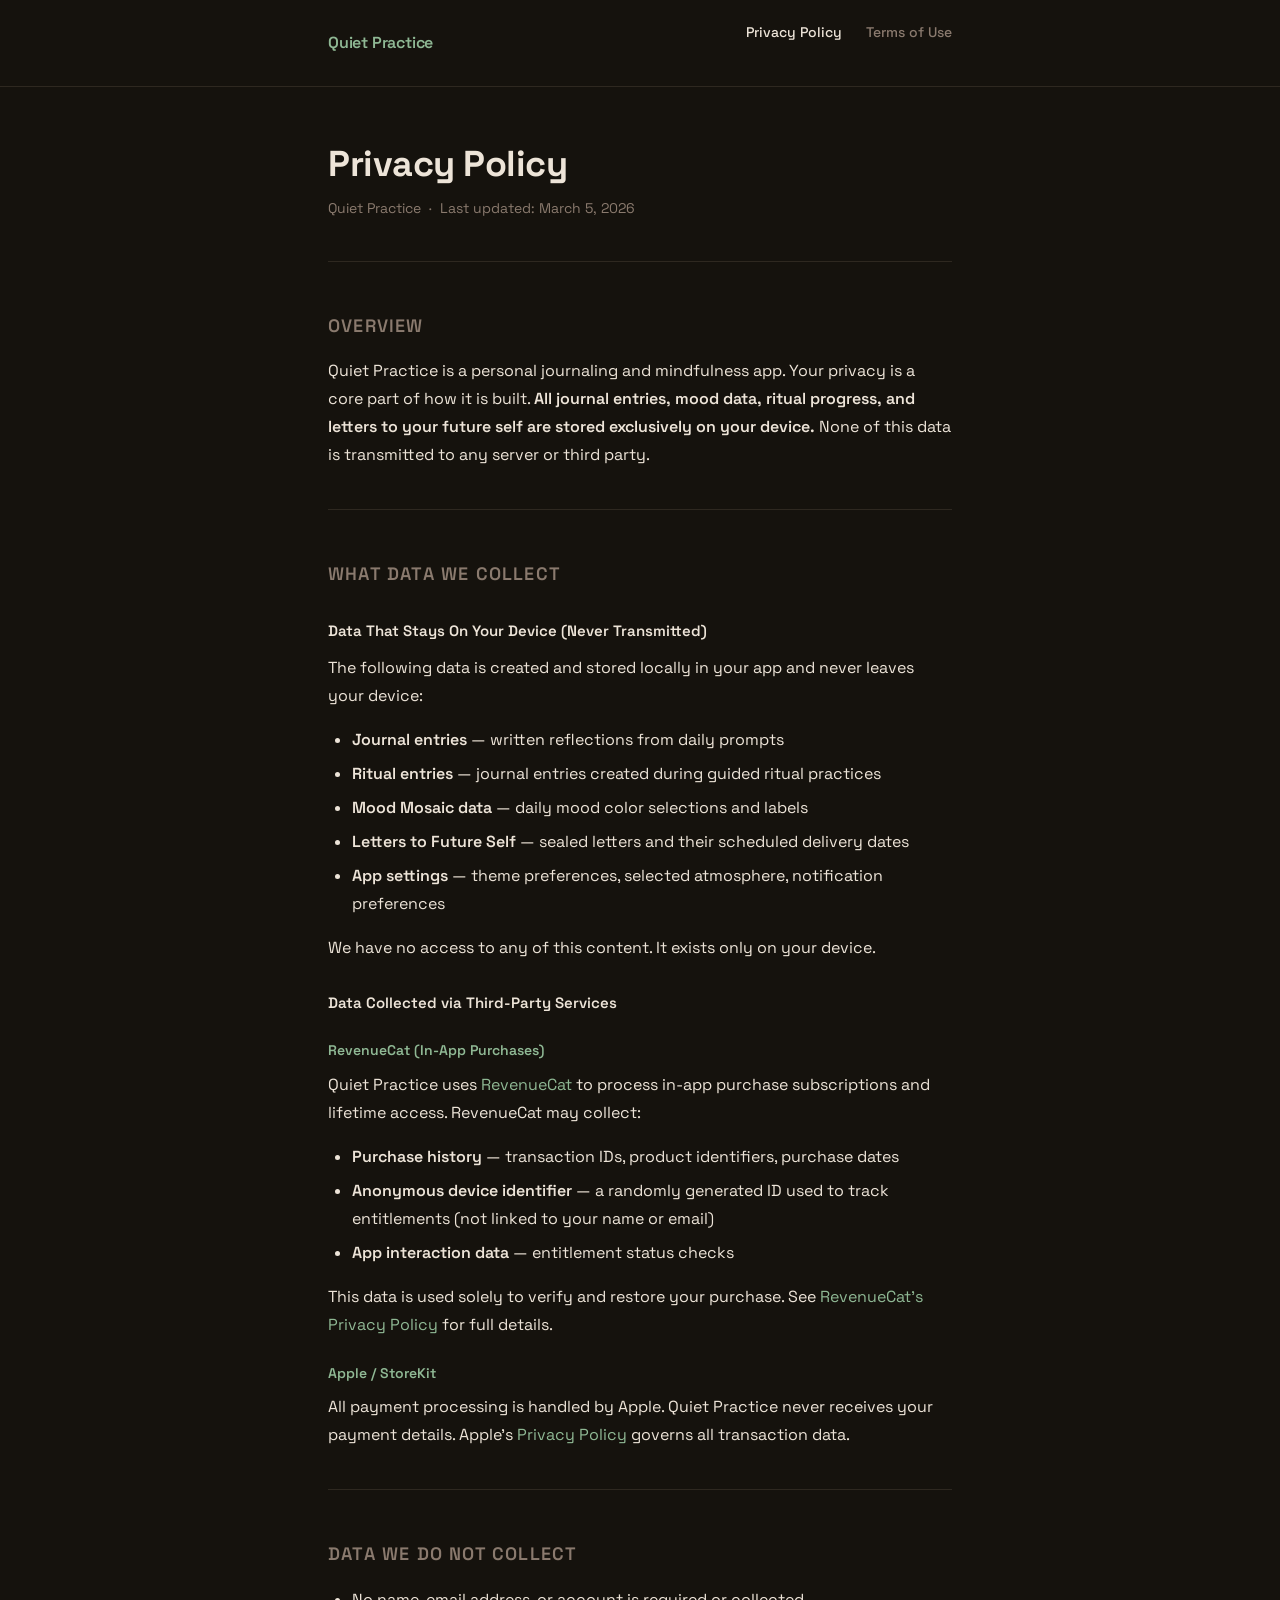
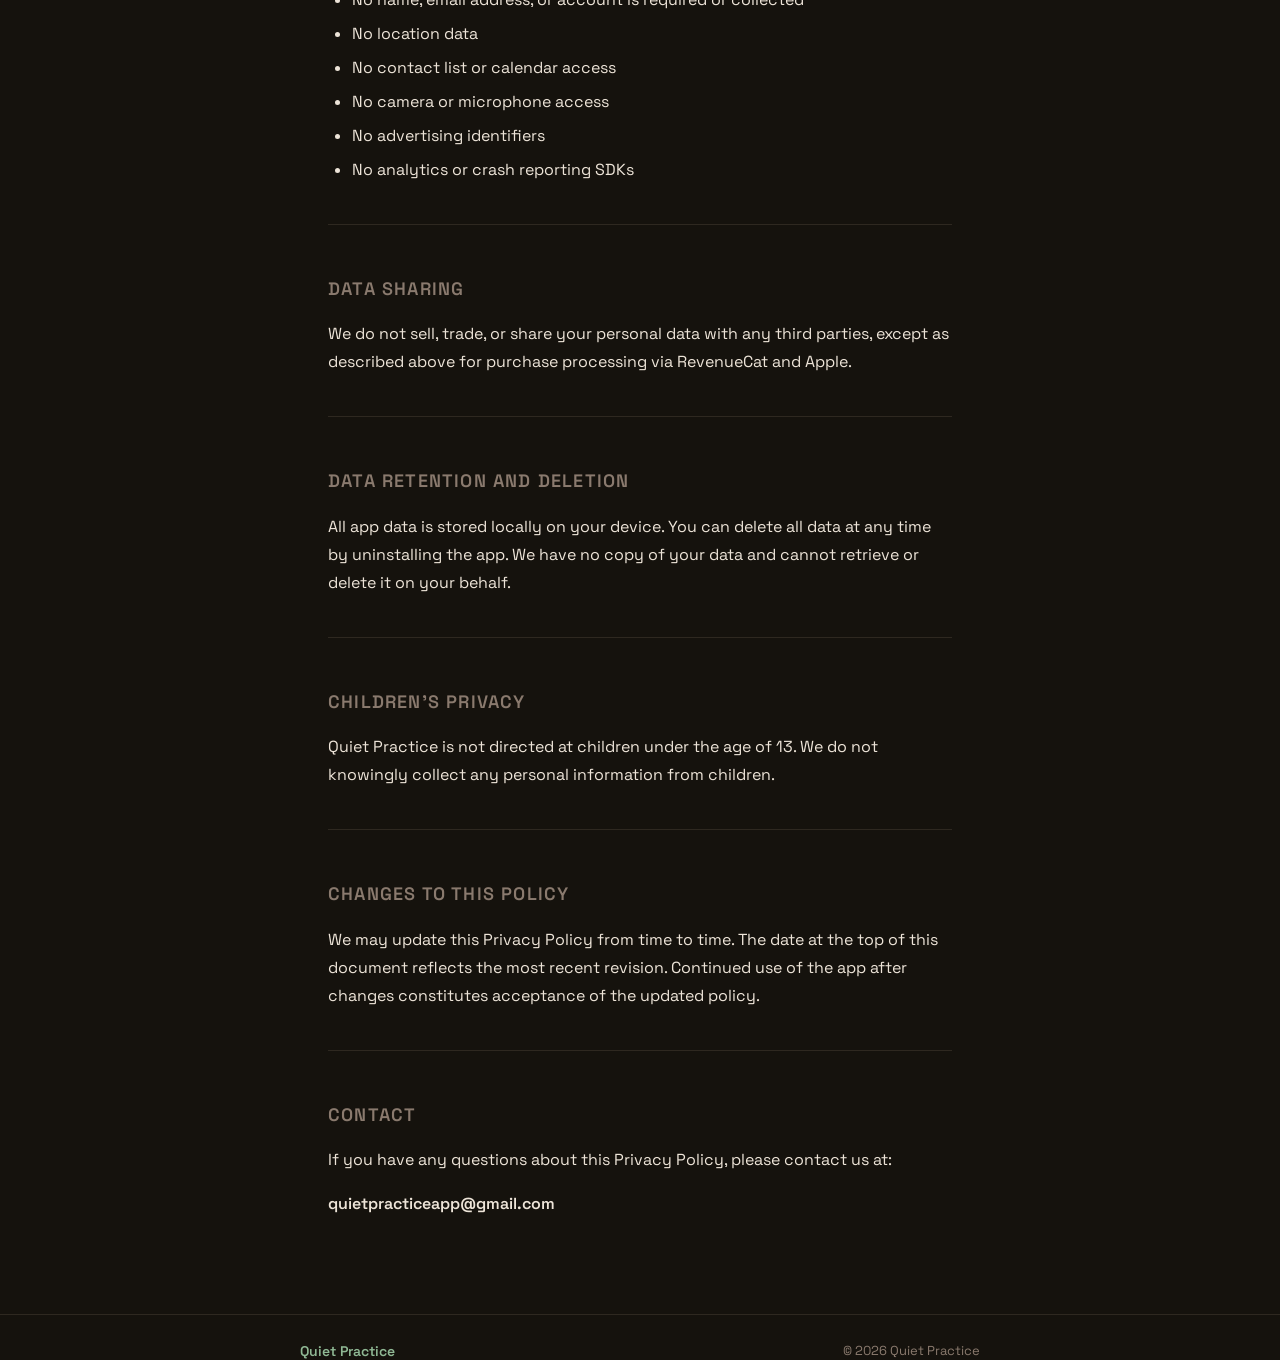
==== index.html @ 462d10b6 "Init" ====
<!DOCTYPE html>
<html lang="en">
<head>
  <meta charset="UTF-8">
  <meta http-equiv="refresh" content="0; url=privacy.html">
  <title>Quiet Practice</title>
</head>
<body>
  <p>Redirecting to <a href="privacy.html">Privacy Policy</a>…</p>
</body>
</html>
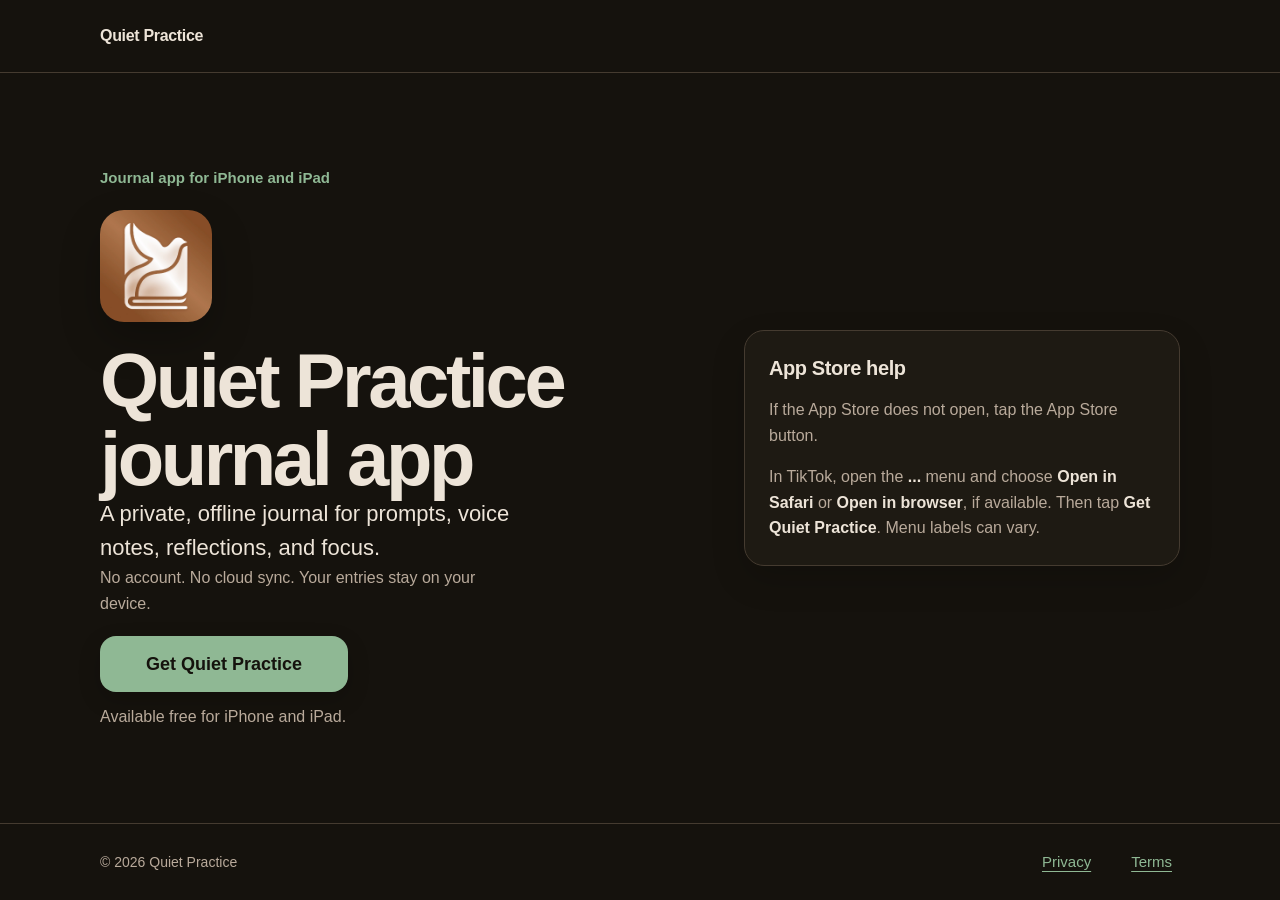
==== commit 8102416c: "Add mobile App Store handoff for TikTok bio link" ====
--- a/index.html
+++ b/index.html
@@ -1,11 +1,77 @@
 <!DOCTYPE html>
-<html lang="en">
+<html lang="en" data-type="software" data-radius="round" data-buttons="solid">
 <head>
   <meta charset="UTF-8">
-  <meta http-equiv="refresh" content="0; url=privacy.html">
-  <title>Quiet Practice</title>
+  <meta name="viewport" content="width=device-width, initial-scale=1, viewport-fit=cover">
+  <title>Quiet Practice — Private Journal for iPhone and iPad</title>
+  <meta name="description" content="A private, offline journal for prompts, voice notes, reflections, and focus. No account or cloud sync. Available free for iPhone and iPad.">
+  <meta name="robots" content="index, follow">
+  <meta name="theme-color" content="#15120D">
+  <meta name="color-scheme" content="dark">
+  <meta name="page-type" content="software">
+  <meta name="site-kind" content="software">
+  <link rel="canonical" href="https://quietpractice.app/">
+  <link rel="icon" href="assets/quiet-practice-app-icon.jpg" type="image/jpeg">
+  <link rel="apple-touch-icon" href="assets/quiet-practice-app-icon.jpg">
+  <meta property="og:type" content="website">
+  <meta property="og:url" content="https://quietpractice.app/">
+  <meta property="og:title" content="Quiet Practice — Private Journal for iPhone and iPad">
+  <meta property="og:description" content="A private, offline journal for prompts, voice notes, reflections, and focus. No account or cloud sync.">
+  <meta property="og:image" content="https://quietpractice.app/assets/quiet-practice-app-icon.jpg">
+  <meta property="og:image:type" content="image/jpeg">
+  <meta property="og:image:width" content="512">
+  <meta property="og:image:height" content="512">
+  <meta property="og:image:alt" content="Quiet Practice app icon: a white bird and open book on a warm bronze background">
+  <meta name="twitter:card" content="summary">
+  <meta name="twitter:title" content="Quiet Practice — Private Journal for iPhone and iPad">
+  <meta name="twitter:description" content="A private, offline journal for prompts, voice notes, reflections, and focus. No account or cloud sync.">
+  <meta name="twitter:image" content="https://quietpractice.app/assets/quiet-practice-app-icon.jpg">
+  <meta name="twitter:image:alt" content="Quiet Practice app icon: a white bird and open book on a warm bronze background">
+  <meta name="apple-itunes-app" content="app-id=6760091118">
+  <link rel="stylesheet" href="handoff.css">
+  <script type="module" src="handoff.mjs"></script>
 </head>
 <body>
-  <p>Redirecting to <a href="privacy.html">Privacy Policy</a>…</p>
+  <a class="skip-link" href="#main-content">Skip to content</a>
+
+  <header class="site-header">
+    <div class="wrap header-inner">
+      <a class="brand" href="./" aria-label="Quiet Practice home">Quiet Practice</a>
+    </div>
+  </header>
+
+  <main id="main-content">
+    <section class="handoff" aria-labelledby="handoff-title">
+      <div class="wrap handoff-grid">
+        <div class="handoff-content">
+          <p class="eyebrow">Journal app for iPhone and iPad</p>
+          <img class="app-icon" src="assets/quiet-practice-app-icon.jpg" width="112" height="112" alt="Quiet Practice app icon: a white bird and open book on a warm bronze background">
+          <h1 id="handoff-title">Quiet Practice journal app</h1>
+          <p class="lead">A private, offline journal for prompts, voice notes, reflections, and focus.</p>
+          <p class="trust">No account. No cloud sync. Your entries stay on your device.</p>
+          <div class="actions">
+            <a class="primary-cta" href="https://apps.apple.com/us/app/quiet-practice-secure-journal/id6760091118">Get Quiet Practice</a>
+            <p class="status" id="handoff-status" role="status" aria-live="polite">Available free for iPhone and iPad.</p>
+          </div>
+        </div>
+
+        <aside class="help" aria-labelledby="help-title">
+          <h2 id="help-title">App Store help</h2>
+          <p>If the App Store does not open, tap the App Store button.</p>
+          <p>In TikTok, open the <strong>...</strong> menu and choose <strong>Open in Safari</strong> or <strong>Open in browser</strong>, if available. Then tap <strong>Get Quiet Practice</strong>. Menu labels can vary.</p>
+        </aside>
+      </div>
+    </section>
+  </main>
+
+  <footer class="site-footer">
+    <div class="wrap footer-inner">
+      <p>© 2026 Quiet Practice</p>
+      <nav class="footer-links" aria-label="Legal">
+        <a href="privacy.html">Privacy</a>
+        <a href="terms.html">Terms</a>
+      </nav>
+    </div>
+  </footer>
 </body>
 </html>
--- a/handoff.css
+++ b/handoff.css
@@ -0,0 +1,354 @@
+:root {
+  color-scheme: dark;
+  --bg: #15120D;
+  --surface: #1E1A13;
+  --border: #453B30;
+  --text: #EDE4D8;
+  --muted: #B9AA9B;
+  --accent: #8FB894;
+  --accent-hover: #A9C7AD;
+  --focus: #B9DABD;
+  --gutter: 24px;
+  --font: -apple-system, BlinkMacSystemFont, "Segoe UI", sans-serif;
+}
+
+*,
+*::before,
+*::after {
+  box-sizing: border-box;
+}
+
+html {
+  background: var(--bg);
+  color: var(--text);
+  font-family: var(--font);
+  -webkit-text-size-adjust: 100%;
+  -webkit-tap-highlight-color: transparent;
+  scroll-behavior: auto;
+}
+
+body {
+  min-height: 100vh;
+  min-height: 100svh;
+  margin: 0;
+  display: flex;
+  flex-direction: column;
+  background: var(--bg);
+  color: var(--text);
+  font-size: 16px;
+  line-height: 1.6;
+}
+
+img {
+  display: block;
+  max-width: 100%;
+}
+
+a {
+  color: var(--accent);
+  overflow-wrap: anywhere;
+  touch-action: manipulation;
+  -webkit-tap-highlight-color: transparent;
+  user-select: none;
+  -webkit-user-select: none;
+}
+
+a:active {
+  opacity: 0.78;
+}
+
+a:focus-visible {
+  outline: 3px solid var(--focus);
+  outline-offset: 4px;
+}
+
+.wrap {
+  width: min(100%, 1080px);
+  margin-inline: auto;
+}
+
+.skip-link {
+  position: absolute;
+  top: calc(12px + env(safe-area-inset-top, 0px));
+  left: max(12px, env(safe-area-inset-left, 0px));
+  z-index: 10;
+  padding: 12px 16px;
+  border-radius: 10px;
+  background: var(--text);
+  color: var(--bg);
+  font-weight: 600;
+  clip-path: inset(50%);
+  white-space: nowrap;
+}
+
+.skip-link:focus {
+  clip-path: none;
+}
+
+.site-header {
+  padding-right: max(20px, env(safe-area-inset-right, 0px));
+  padding-left: max(20px, env(safe-area-inset-left, 0px));
+  border-bottom: 1px solid var(--border);
+  background: var(--bg);
+}
+
+.header-inner {
+  min-height: 72px;
+  padding-top: max(14px, env(safe-area-inset-top, 0px));
+  padding-bottom: 14px;
+  display: flex;
+  align-items: center;
+}
+
+.brand {
+  min-height: 44px;
+  display: inline-flex;
+  align-items: center;
+  color: var(--text);
+  font-size: 16px;
+  font-weight: 600;
+  letter-spacing: -0.02em;
+  text-decoration: none;
+}
+
+main {
+  flex: 1;
+  display: grid;
+  align-items: center;
+  padding-block: clamp(32px, 5vw, 64px);
+}
+
+.handoff {
+  padding-right: max(20px, env(safe-area-inset-right, 0px));
+  padding-left: max(20px, env(safe-area-inset-left, 0px));
+}
+
+.handoff-grid {
+  display: grid;
+  gap: clamp(32px, 5vw, 64px);
+}
+
+.handoff-content {
+  min-width: 0;
+}
+
+.handoff-content > * + * {
+  margin-top: 20px;
+}
+
+.app-icon {
+  width: clamp(88px, 10vw, 112px);
+  height: auto;
+  aspect-ratio: 1;
+  border-radius: 24px;
+  box-shadow: 0 18px 40px rgb(0 0 0 / 0.24);
+}
+
+.eyebrow {
+  margin: 0;
+  color: var(--accent);
+  font-size: 15px;
+  font-weight: 600;
+}
+
+h1 {
+  max-width: 13ch;
+  margin: 0;
+  color: var(--text);
+  font-size: clamp(2.4rem, 7vw, 4.75rem);
+  font-weight: 600;
+  letter-spacing: -0.045em;
+  line-height: 1.02;
+  overflow-wrap: anywhere;
+}
+
+.lead {
+  max-width: 38ch;
+  margin: 0;
+  color: var(--text);
+  font-size: clamp(1.125rem, 2.2vw, 1.375rem);
+  line-height: 1.55;
+}
+
+.trust {
+  max-width: 44ch;
+  margin: 0;
+  color: var(--muted);
+  font-size: 16px;
+}
+
+.actions {
+  min-width: 0;
+}
+
+.primary-cta {
+  width: 100%;
+  min-height: 56px;
+  display: inline-flex;
+  align-items: center;
+  justify-content: center;
+  padding: 16px 24px;
+  border-radius: 16px;
+  background: var(--accent);
+  color: var(--bg);
+  font-size: 18px;
+  font-weight: 600;
+  line-height: 1.25;
+  text-align: center;
+  text-decoration: none;
+  box-shadow: 0 8px 22px rgb(0 0 0 / 0.18);
+  transition: transform 150ms ease, background-color 150ms ease;
+}
+
+.primary-cta:active {
+  background: var(--accent-hover);
+  transform: scale(0.98);
+}
+
+.status {
+  min-height: 1.6em;
+  margin: 12px 0 0;
+  color: var(--muted);
+  font-size: 16px;
+  text-align: center;
+}
+
+.help {
+  min-width: 0;
+  align-self: center;
+  padding: 24px;
+  border: 1px solid var(--border);
+  border-radius: 20px;
+  background: var(--surface);
+  box-shadow: 0 14px 34px rgb(0 0 0 / 0.16);
+}
+
+.help h2 {
+  margin: 0 0 16px;
+  color: var(--text);
+  font-size: 20px;
+  font-weight: 600;
+  letter-spacing: -0.02em;
+  line-height: 1.3;
+}
+
+.help p {
+  margin: 0;
+  color: var(--muted);
+  overflow-wrap: anywhere;
+}
+
+.help p + p {
+  margin-top: 16px;
+}
+
+.help strong {
+  color: var(--text);
+  font-weight: 600;
+}
+
+.site-footer {
+  padding-right: max(20px, env(safe-area-inset-right, 0px));
+  padding-bottom: env(safe-area-inset-bottom, 0px);
+  padding-left: max(20px, env(safe-area-inset-left, 0px));
+  border-top: 1px solid var(--border);
+  background: var(--bg);
+}
+
+.footer-inner {
+  padding-top: 16px;
+  padding-bottom: 16px;
+  display: grid;
+  gap: 0 24px;
+}
+
+.footer-inner p {
+  margin: 0;
+  color: var(--muted);
+  font-size: 14px;
+}
+
+.footer-links {
+  display: flex;
+  flex-wrap: wrap;
+  gap: 8px 24px;
+}
+
+.footer-links a {
+  min-width: 44px;
+  min-height: 44px;
+  padding-inline: 8px;
+  display: inline-flex;
+  align-items: center;
+  justify-content: center;
+  font-size: 15px;
+  font-weight: 500;
+  text-underline-offset: 4px;
+}
+
+@media (hover: hover) and (pointer: fine) {
+  .brand:hover {
+    color: var(--accent);
+  }
+
+  .primary-cta:hover {
+    background: var(--accent-hover);
+    transform: translateY(-2px);
+  }
+
+  .footer-links a:hover {
+    text-decoration: underline;
+  }
+}
+
+@media (min-width: 760px) {
+  .handoff-grid {
+    grid-template-columns: repeat(12, minmax(0, 1fr));
+    column-gap: var(--gutter);
+    align-items: center;
+  }
+
+  .handoff-content {
+    grid-column: 1 / span 7;
+  }
+
+  .help {
+    grid-column: 8 / span 5;
+  }
+
+  .footer-inner {
+    grid-template-columns: repeat(12, minmax(0, 1fr));
+    align-items: center;
+  }
+
+  .footer-inner p {
+    grid-column: 1 / span 4;
+  }
+
+  .footer-links {
+    grid-column: 9 / span 4;
+    justify-content: flex-end;
+  }
+
+  .primary-cta {
+    width: auto;
+    min-width: 248px;
+  }
+
+  .status {
+    text-align: left;
+  }
+}
+
+@media (prefers-reduced-motion: reduce) {
+  html {
+    scroll-behavior: auto;
+  }
+
+  *,
+  *::before,
+  *::after {
+    animation: none !important;
+    transition: none !important;
+  }
+}
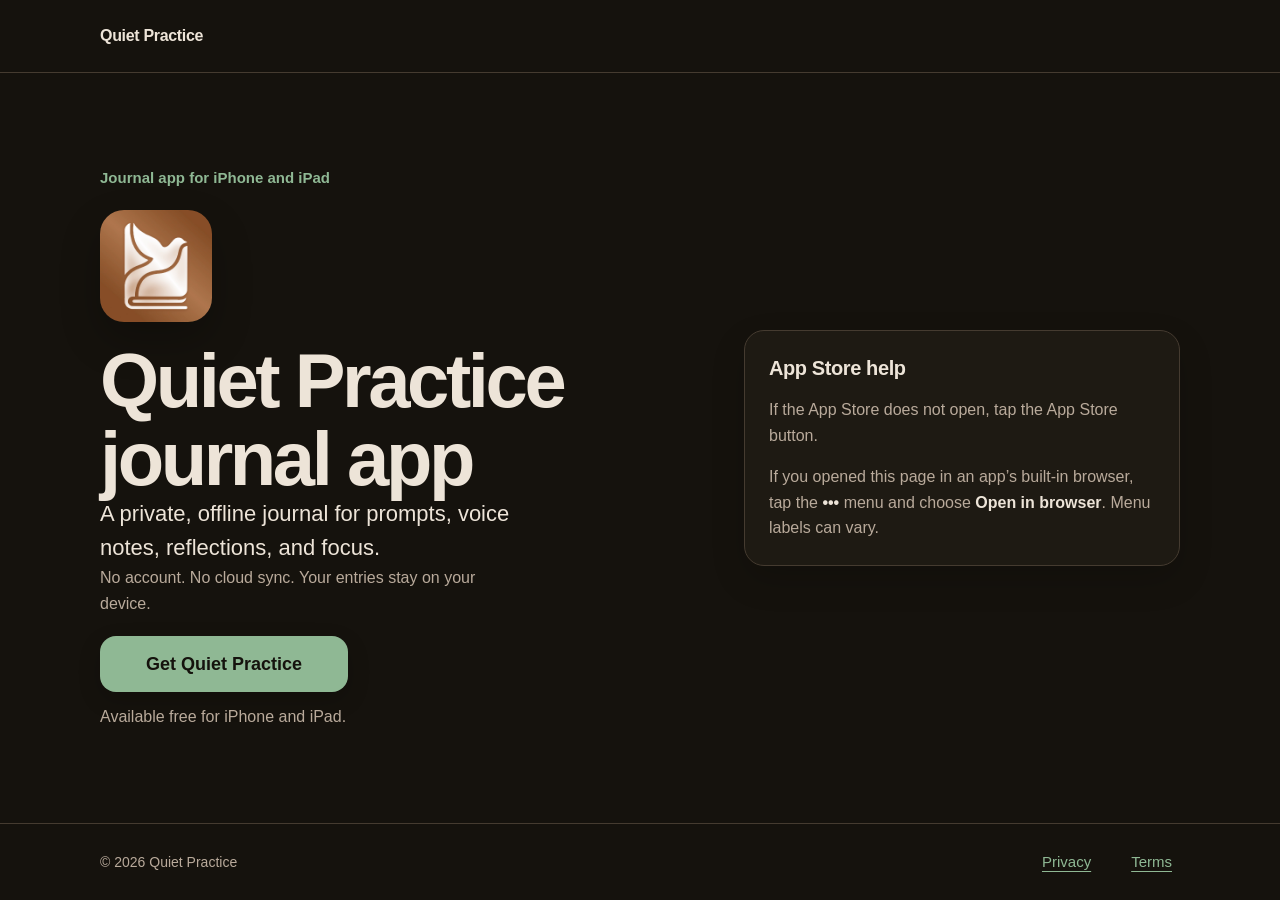
==== commit 0d099a00: "Add TikTok/Instagram in-app browser handoff overlay" ====
--- a/index.html
+++ b/index.html
@@ -58,7 +58,7 @@
         <aside class="help" aria-labelledby="help-title">
           <h2 id="help-title">App Store help</h2>
           <p>If the App Store does not open, tap the App Store button.</p>
-          <p>In TikTok, open the <strong>...</strong> menu and choose <strong>Open in Safari</strong> or <strong>Open in browser</strong>, if available. Then tap <strong>Get Quiet Practice</strong>. Menu labels can vary.</p>
+          <p>If you opened this page in an app’s built-in browser, tap the <strong>•••</strong> menu and choose <strong>Open in browser</strong>. Menu labels can vary.</p>
         </aside>
       </div>
     </section>
@@ -73,5 +73,30 @@
       </nav>
     </div>
   </footer>
+
+  <div class="in-app-overlay" id="in-app-overlay" hidden>
+    <div class="in-app-overlay__panel" role="dialog" aria-modal="true" aria-labelledby="in-app-overlay-title" aria-describedby="in-app-overlay-body">
+      <div class="in-app-overlay__arrow" aria-hidden="true">
+        <svg viewBox="0 0 24 24" width="28" height="28" fill="none" stroke="currentColor" stroke-width="2" stroke-linecap="round" stroke-linejoin="round" focusable="false">
+          <path d="M12 19V5"></path>
+          <path d="M5 12l7-7 7 7"></path>
+        </svg>
+        <span class="in-app-overlay__arrow-label">••• menu</span>
+      </div>
+      <p class="in-app-overlay__eyebrow">Open in browser</p>
+      <h2 class="in-app-overlay__title" id="in-app-overlay-title" data-overlay-title>Open in your browser</h2>
+      <p class="in-app-overlay__body" id="in-app-overlay-body" data-overlay-body>This page works best in your default browser.</p>
+      <ol class="in-app-overlay__steps" data-overlay-steps>
+        <li>Tap ••• menu</li>
+        <li>Tap Open in browser</li>
+        <li>Tap Get Quiet Practice</li>
+      </ol>
+      <div class="in-app-overlay__actions">
+        <button type="button" class="in-app-overlay__button in-app-overlay__button--primary" data-overlay-chrome hidden>Open in Chrome</button>
+        <a class="in-app-overlay__button in-app-overlay__button--secondary" data-overlay-app-store href="https://apps.apple.com/us/app/quiet-practice-secure-journal/id6760091118" hidden>View on the App Store</a>
+        <button type="button" class="in-app-overlay__button in-app-overlay__button--ghost" data-overlay-dismiss>Continue to page</button>
+      </div>
+    </div>
+  </div>
 </body>
 </html>
--- a/handoff.css
+++ b/handoff.css
@@ -340,6 +340,163 @@
   }
 }
 
+.in-app-overlay[hidden] {
+  display: none !important;
+}
+
+.in-app-overlay {
+  position: fixed;
+  inset: 0;
+  z-index: 1000;
+  display: grid;
+  place-items: center;
+  padding: max(20px, env(safe-area-inset-top, 0px)) max(20px, env(safe-area-inset-right, 0px)) max(20px, env(safe-area-inset-bottom, 0px)) max(20px, env(safe-area-inset-left, 0px));
+  background: rgba(21, 18, 13, 0.88);
+}
+
+.in-app-overlay__panel {
+  position: relative;
+  width: min(100%, 560px);
+  max-height: 100%;
+  overflow: auto;
+  padding: 24px;
+  border: 1px solid var(--border);
+  border-radius: 24px;
+  background: var(--surface);
+  color: var(--text);
+  box-shadow: 0 24px 60px rgb(0 0 0 / 0.35);
+}
+
+.in-app-overlay__arrow {
+  position: absolute;
+  top: 12px;
+  right: 16px;
+  display: inline-flex;
+  flex-direction: column;
+  align-items: center;
+  gap: 2px;
+  color: var(--accent);
+  font-size: 12px;
+  font-weight: 600;
+  line-height: 1;
+}
+
+.in-app-overlay__arrow svg {
+  display: block;
+}
+
+.in-app-overlay__arrow-label {
+  white-space: nowrap;
+}
+
+.in-app-overlay__eyebrow {
+  margin: 0 40px 0 0;
+  color: var(--accent);
+  font-size: 14px;
+  font-weight: 600;
+}
+
+.in-app-overlay__title {
+  margin: 12px 40px 0 0;
+  color: var(--text);
+  font-size: clamp(1.75rem, 5vw, 2.5rem);
+  line-height: 1.15;
+  letter-spacing: -0.03em;
+}
+
+.in-app-overlay__body {
+  margin: 16px 0 0;
+  color: var(--muted);
+  font-size: 16px;
+  line-height: 1.6;
+}
+
+.in-app-overlay__steps {
+  margin: 20px 0 0;
+  padding-left: 24px;
+  color: var(--text);
+  font-size: 16px;
+  line-height: 1.6;
+}
+
+.in-app-overlay__steps li + li {
+  margin-top: 10px;
+}
+
+.in-app-overlay__actions {
+  display: grid;
+  gap: 12px;
+  margin-top: 24px;
+}
+
+.in-app-overlay__button {
+  min-height: 48px;
+  width: 100%;
+  display: inline-flex;
+  align-items: center;
+  justify-content: center;
+  padding: 12px 16px;
+  border-radius: 14px;
+  border: 1px solid transparent;
+  font: inherit;
+  font-size: 16px;
+  font-weight: 600;
+  line-height: 1.25;
+  text-align: center;
+  text-decoration: none;
+  cursor: pointer;
+  appearance: none;
+  -webkit-appearance: none;
+}
+
+.in-app-overlay__button:focus-visible {
+  outline: 3px solid var(--focus);
+  outline-offset: 4px;
+}
+
+.in-app-overlay__button--primary {
+  background: var(--accent);
+  color: var(--bg);
+}
+
+.in-app-overlay__button--secondary {
+  background: transparent;
+  color: var(--accent);
+  border-color: var(--border);
+}
+
+.in-app-overlay__button--ghost {
+  background: transparent;
+  color: var(--text);
+  border-color: var(--border);
+}
+
+@media (hover: hover) and (pointer: fine) {
+  .in-app-overlay__button--primary:hover {
+    background: var(--accent-hover);
+  }
+
+  .in-app-overlay__button--secondary:hover,
+  .in-app-overlay__button--ghost:hover {
+    border-color: var(--accent);
+  }
+}
+
+@media (max-width: 390px) {
+  .in-app-overlay__panel {
+    padding: 20px;
+  }
+
+  .in-app-overlay__arrow {
+    right: 12px;
+  }
+
+  .in-app-overlay__title,
+  .in-app-overlay__eyebrow {
+    margin-right: 36px;
+  }
+}
+
 @media (prefers-reduced-motion: reduce) {
   html {
     scroll-behavior: auto;
